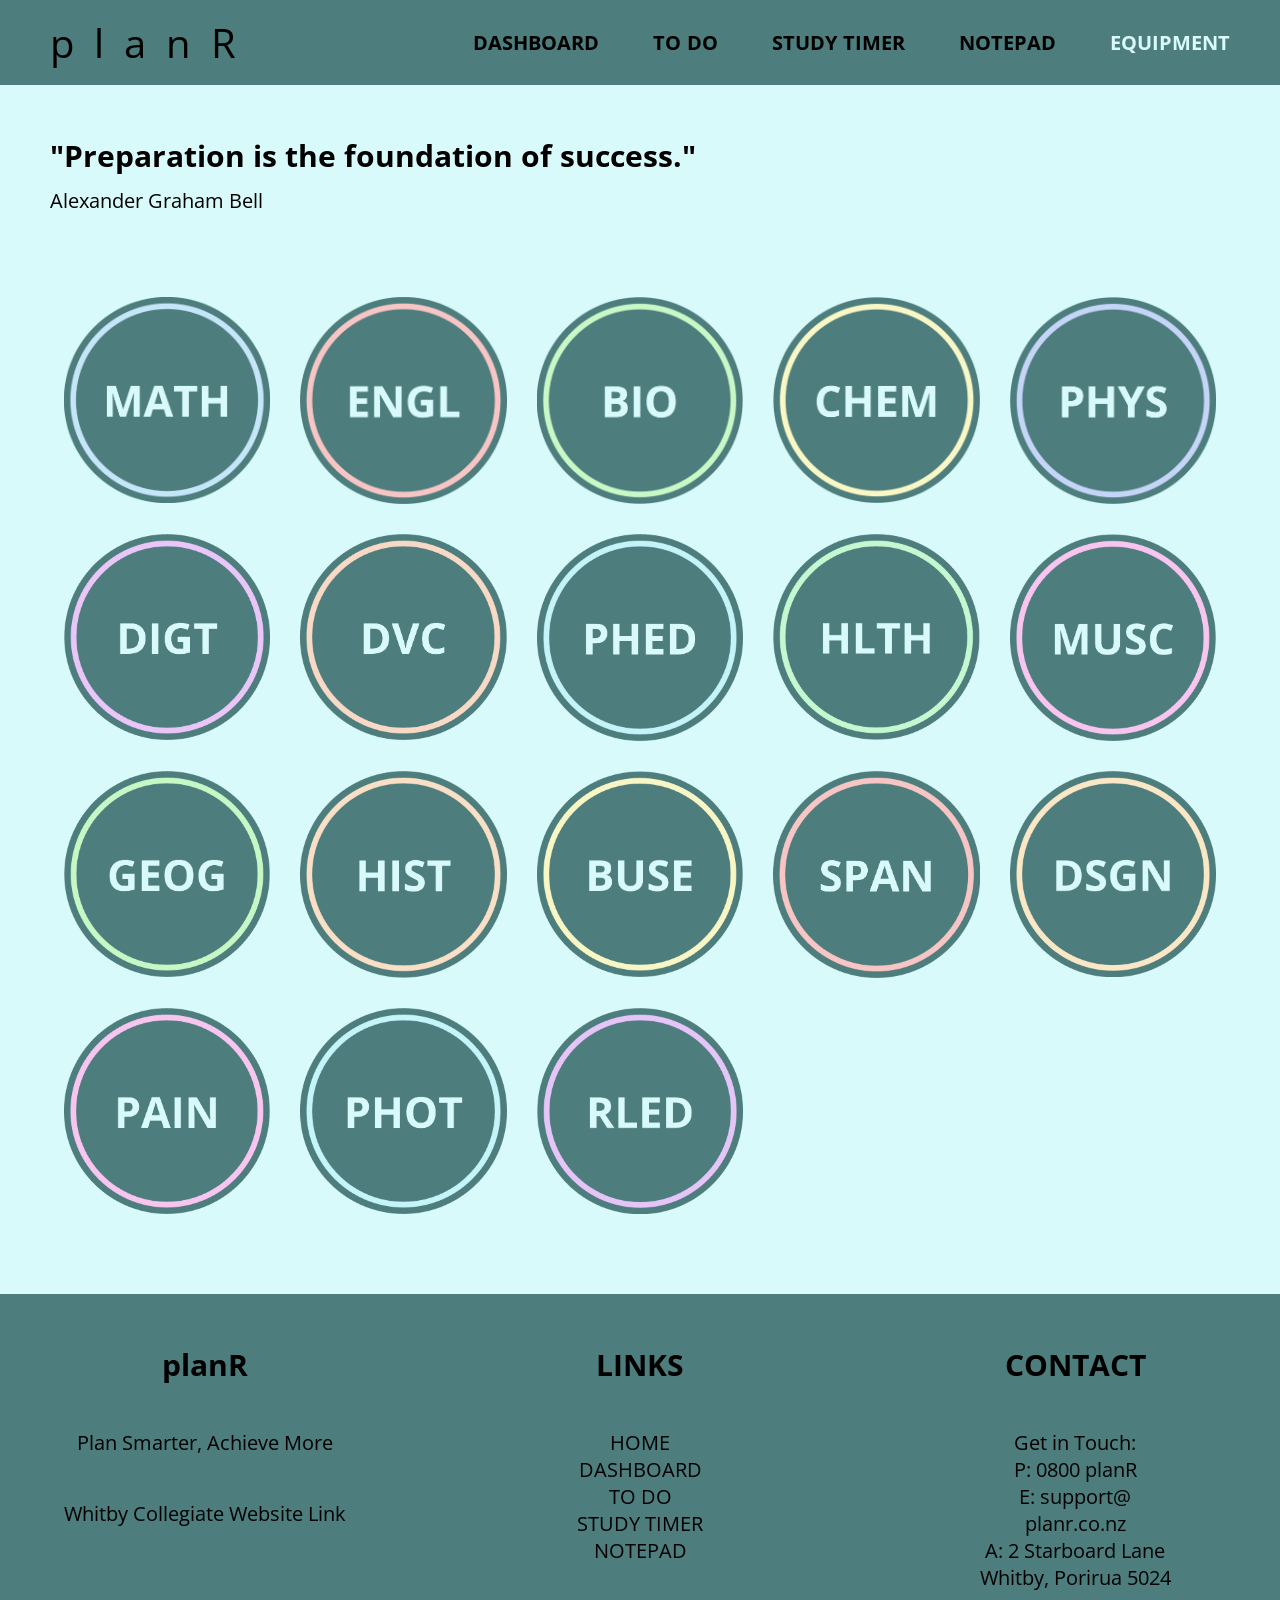
==== equipment.html @ fe1b8f03 "Added images and worked on popup Firstly I ensured the popup was working and formatted all correctly" ====
<!DOCTYPE HTML>
<html>
<head>
  <meta name="viewport" content="width=device-width, initial-scale=1.0">
  <title>planR</title>
  <link rel="stylesheet" href="main.css">
</head>
<body>
  <div class="Welcome_navbar">
    <div class="Welcome_name"> 
      <a class="Website_name" href="index.html">planR</a>
    </div>
    <div>
      <a class="Navbar_button" href="home.html">DASHBOARD</a>
      <a class="Navbar_button" href="progress.html">TO<span class="Invisible_underscore">.</span>DO</a>
      <a class="Navbar_button" href="progress.html">STUDY<span class="Invisible_underscore">.</span>TIMER</a>
      <a class="Navbar_button" href="progress.html">NOTEPAD</a>
      <a class="Current_screen_navbar_button" href="equipment.html">EQUIPMENT</a>
    </div>
  </div>
  <main>
    <div class="Home_welcome">
      "Preparation is the foundation of success."<br>
      <span class="Quote_attribution">Alexander Graham Bell</span>
    </div>
    <div class="Subject_grid">
      <button class="Subject_button" onclick="openPopup('Mathematics')">
        <img src="Website_Images/2DIGT_Equipment_Maths.png" alt="Mathematics">
      </button>
      <button class="Subject_button" onclick="openPopup('English')">
        <img src="Website_Images/2DIGT_Equipment_English.png" alt="English">
      </button>
      <button class="Subject_button" onclick="openPopup('Biology')">
        <img src="Website_Images/2DIGT_Equipment_Biology.png" alt="Biology">
      </button>
      <button class="Subject_button" onclick="openPopup('Chemistry')">
        <img src="Website_Images/2DIGT_Equipment_Chemistry.png" alt="Chemistry">
      </button>
      <button class="Subject_button" onclick="openPopup('Physics')">
        <img src="Website_Images/2DIGT_Equipment_Physics.png" alt="Physics">
      </button>
      <button class="Subject_button" onclick="openPopup('Digital Technologies')">
        <img src="Website_Images/2DIGT_Equipment_Digital.png" alt="Digital Technologies">
      </button>
      <button class="Subject_button" onclick="openPopup('Design & Visual Communicationw')">
        <img src="Website_Images/2DIGT_Equipment_DVC.png" alt="Design & Visual Communications">
      </button>
      <button class="Subject_button" onclick="openPopup('Physical Education')">
        <img src="Website_Images/2DIGT_Equipment_PE.png" alt="Physical Education">
      </button>
      <button class="Subject_button" onclick="openPopup('Health')">
        <img src="Website_Images/2DIGT_Equipment_Health.png" alt="Health">
      </button>
      <button class="Subject_button" onclick="openPopup('Music')">
        <img src="Website_Images/2DIGT_Equipment_Music.png" alt="Music">
      </button>
      <button class="Subject_button" onclick="openPopup('Geography')">
        <img src="Website_Images/2DIGT_Equipment_Geography.png" alt="Geography">
      </button>
      <button class="Subject_button" onclick="openPopup('History')">
        <img src="Website_Images/2DIGT_Equipment_History.png" alt="History">
      </button>
      <button class="Subject_button" onclick="openPopup('Business')">
        <img src="Website_Images/2DIGT_Equipment_Business.png" alt="Business">
      </button>
      <button class="Subject_button" onclick="openPopup('Spanish')">
        <img src="Website_Images/2DIGT_Equipment_Spanish.png" alt="Spanish">
      </button>
      <button class="Subject_button" onclick="openPopup('Design')">
        <img src="Website_Images/2DIGT_Equipment_Design.png" alt="Design">
      </button>
      <button class="Subject_button" onclick="openPopup('Painting')">
        <img src="Website_Images/2DIGT_Equipment_Painting.png" alt="Painting">
      </button>
      <button class="Subject_button" onclick="openPopup('Photography')">
        <img src="Website_Images/2DIGT_Equipment_Photography.png" alt="Photography">
      </button>
      <button class="Subject_button" onclick="openPopup('Religious Education')">
        <img src="Website_Images/2DIGT_Equipment_Religious.png" alt="Religious Education">
      </button>
    </div>
    <div id="popup" class="Popup">
      <div class="Popup_box">
        <h2 id="subjectTitle"></h2>
        <ul id="equipmentList"></ul>
        <button class="Close_button" onclick="closePopup()">
          Close
        </button>   
      </div>
    </div>
  </main>
  <div class="Footer">
    <div class="Footer_first_column"> 
      <span class="Footer_title">planR</span>
      <br>
      <br>
      <span class="Footer_slogan">Plan Smarter, Achieve More</span>
      <br>
      <br>
      <a class="Footer_link" href="https://www.whitbycollegiate.school.nz/">Whitby Collegiate Website Link</a>
    </div>
    <div class="Footer_second_column">
      <span class="Second_footer_title">LINKS</span>
      <br>
      <br>
      <a class="Second_footer_links" href="index.html">HOME</a>
      <br>
      <a class="Second_footer_links" href="home.html">DASHBOARD</a>
      <br>
      <a class="Second_footer_links" href="progress.html">TO DO</a>
      <br>
      <a class="Second_footer_links" href="progress.html">STUDY TIMER</a>
      <br>
      <a class="Second_footer_links" href="progress.html">NOTEPAD</a>
    </div>
    <div class="Footer_third_column">
      <span class="Third_footer_title">CONTACT</span>
      <br>
      <br>
      <span class="Third_footer_text">
        Get in Touch:
        <br>
        P: 0800 planR
        <br>
        E: support@<br>planr.co.nz
        <br>
        A: 2 Starboard Lane <br> Whitby, Porirua 5024
      </span>
    </div>
  </div>
  <script src="script.js"></script>
</body>
</html>
---- main.css ----
@import url('https://fonts.googleapis.com/css2?family=Open+Sans:wght@300;400;700&display=swap');

body {
  background-color: #d9fafa;
  margin: 0;
  padding: 0;
}

.Introduction {
  background-color: white;
  font-family: 'Open Sans', sans-serif;
  border-radius: 50px;
  margin-top: 100px;
  margin-bottom: 100px;
  margin-right: 100px;
  margin-left: 100px;
  padding: 40px;
  font-size: 20px;
  font-weight: 100;
}

.Welcome_heading {
  font-size: 30px;
  font-weight: 1000;
}

.Welcome_quote {
  font-size: 40px;
  font-weight: 1000;
}

.Welcome_navbar {
  background-color: #4d7d7d;
  margin-top: 0px;
  margin-left: 0px;
  margin-right: 0px;
  padding-top: 15px;
  padding-bottom: 15px;
  display: flex;
  justify-content: space-between;
  align-items: center;
}

.Welcome_name {
  font-size: 40px;
  letter-spacing: 20px;
  font-family: 'Open Sans', sans-serif;
  margin-left: 50px;
  margin-top: 0px;
  margin-bottom: 0px;
}

.Website_name {
  color: black;
  text-decoration: none;
  margin-right: 50px;
}

.Website_name:hover {
  color: #d9fafa;
}

.Navbar_button {
  font-size: 20px;
  font-family: 'Open Sans', sans-serif;
  margin-right: 50px;
  margin-top: 0px;
  margin-bottom: 0px;
  text-align: right;
  font-weight: bold;
  color: black;
  text-decoration: none;
}

.Invisible_underscore {
  color: #4d7d7d;
}

.Navbar_button:hover {
  color: #d9fafa;
}

.Welcome_images {
  display: flex;
  gap: 10px;
  max-width: 1000px;
  width: 20vw;
  flex-direction: column;
  margin-top: 100px;
  margin-bottom: 100px;
  margin-right: 100px;
  justify-content: space-between;
}

.Welcome_images img {
  border-radius: 1000px;
  height: auto;
}

@media (max-width: 768px) {
  .Welcome_images {
    display: none;
  }
}

.Main_content {
  display: flex;
  justify-content: space-between;
}

.Footer {
  background-color: #4d7d7d;
  margin-bottom: 0px;
  margin-right: 0px;
  margin-left: 0px;
  padding-top: 50px;
  padding-bottom: 50px;
  display: flex;
  justify-content: space-between;
  align-items: flex-start;
  gap: 25px;
  width: 100%;
  box-sizing: border-box;
}

.Footer_first_column,
.Footer_second_column,
.Footer_third_column {
  font-family: 'Open Sans', sans-serif;
  flex: 1;
  text-align: center;
  padding: 0 15px;
  box-sizing: border-box;
}

.Footer_title,
.Second_footer_title,
.Third_footer_title {
  font-size: 30px;
  margin-top: 0px;
  margin-bottom: 0px;
  font-weight: bold;
  display: block;
  word-wrap: break-word;
  overflow-wrap: break-word;
}

.Footer_slogan {
  font-size: 20px;
  margin-top: 0px;
  margin-bottom: 0px;
  display: block;
}

.Footer_link {
  color: black;
  text-decoration: none;
  font-size: 20px;
  display: inline-block;
}

.Footer_link:hover {
  color: #d9fafa;
}

.Footer_second_column {
  color: black;
}

.Second_footer_links {
  color: black;
  text-decoration: none;
  font-size: 20px;
  display: inline-block;
}

.Second_footer_links:hover {
  color: #d9fafa;
}

.Footer_third_column {
  color: black;
}

.Third_footer_text {
  font-size: 20px;
  margin-top: 0px;
  margin-bottom: 0px;
  display: block;
}

.Home_welcome {
  font-family: 'Open Sans', sans-serif;
  color: black;
  font-weight: bold;
  font-size: 30px;
  margin-left: 50px;
  margin-top: 50px;
  margin-bottom: 50px;
}

.Quote_attribution {
  font-weight: normal;
  font-size: 20px;
}

.Home_images {
  display: grid;
  grid-template-columns: repeat(auto-fit, minmax(180px, 1fr));
  gap: 30px;

  width: 90%;
  max-width: 1200px;

  margin: 80px auto;
}

.Home_images a {
  display: flex;
  justify-content: center;
}

.Home_images img {
  width: 100%;
  max-width: 280px;
  height: auto;
  display: block;
  transition: transform 0.2s ease;
}

.Home_images img:hover {
  transform: scale(1.05);
}

.Current_screen_navbar_button {
  color: #d9fafa;
  font-size: 20px;
  font-family: 'Open Sans', sans-serif;
  margin-right: 50px;
  margin-top: 0px;
  margin-bottom: 0px;
  text-align: right;
  font-weight: bold;
  text-decoration: none;
}

.Progress_text {
  color: black;
  font-size: 40px;
  font-family: 'Open Sans', sans-serif;
  margin-right: auto;
  margin-left: auto;
  margin-top: 200px;
  margin-bottom: 200px;
  text-align: center;
  font-weight: bold;
  text-decoration: none;
}

.Subject_grid {
  display: grid;
  grid-template-columns: repeat(auto-fit, minmax(200px, 1fr));
  gap: 30px;
  width: 90%;
  max-width: 1200px;
  margin: 80px auto;
}

.Subject_button {
  border: none;
  background: none;
  padding: 0;
  cursor: pointer;
  display: flex;
  justify-content: center;
}

.Subject_button img {
  width: 100%;
  max-width: 250px;
  height: auto;
  display: block;
  transition: transform 0.2s ease;
}

.Subject_button:hover img {
  transform: scale(1.05);
}

.Popup {
  display: none;
  position: fixed;
  top: 0;
  left: 0;
  width: 100%;
  height: 100%;
  background: rgba(0, 0, 0, 0.5);
  justify-content: center;
  align-items: center;
}

.Popup_box {
  background: white;
  width: 500px;
  padding: 40px;
  border-radius: 30px;
  text-align: center;
  box-shadow: 0 10px 30px rgba(0, 0, 0, 0.3);
  font-family: 'Open Sans', sans-serif;
}

.Close_button {
  margin-top: 25px;
  background: #4d7d7d;
  color: white;
  border: none;
  padding: 12px 30px;
  border-radius: 15px;
  cursor: pointer;
  font-size: 18px;
  font-family: 'Open Sans', sans-serif;
}

.Close_button:hover {
  background: #3d6666;
}

#equipmentList {
  list-style: none;
  padding: 0;
  margin: 20px 0;
}
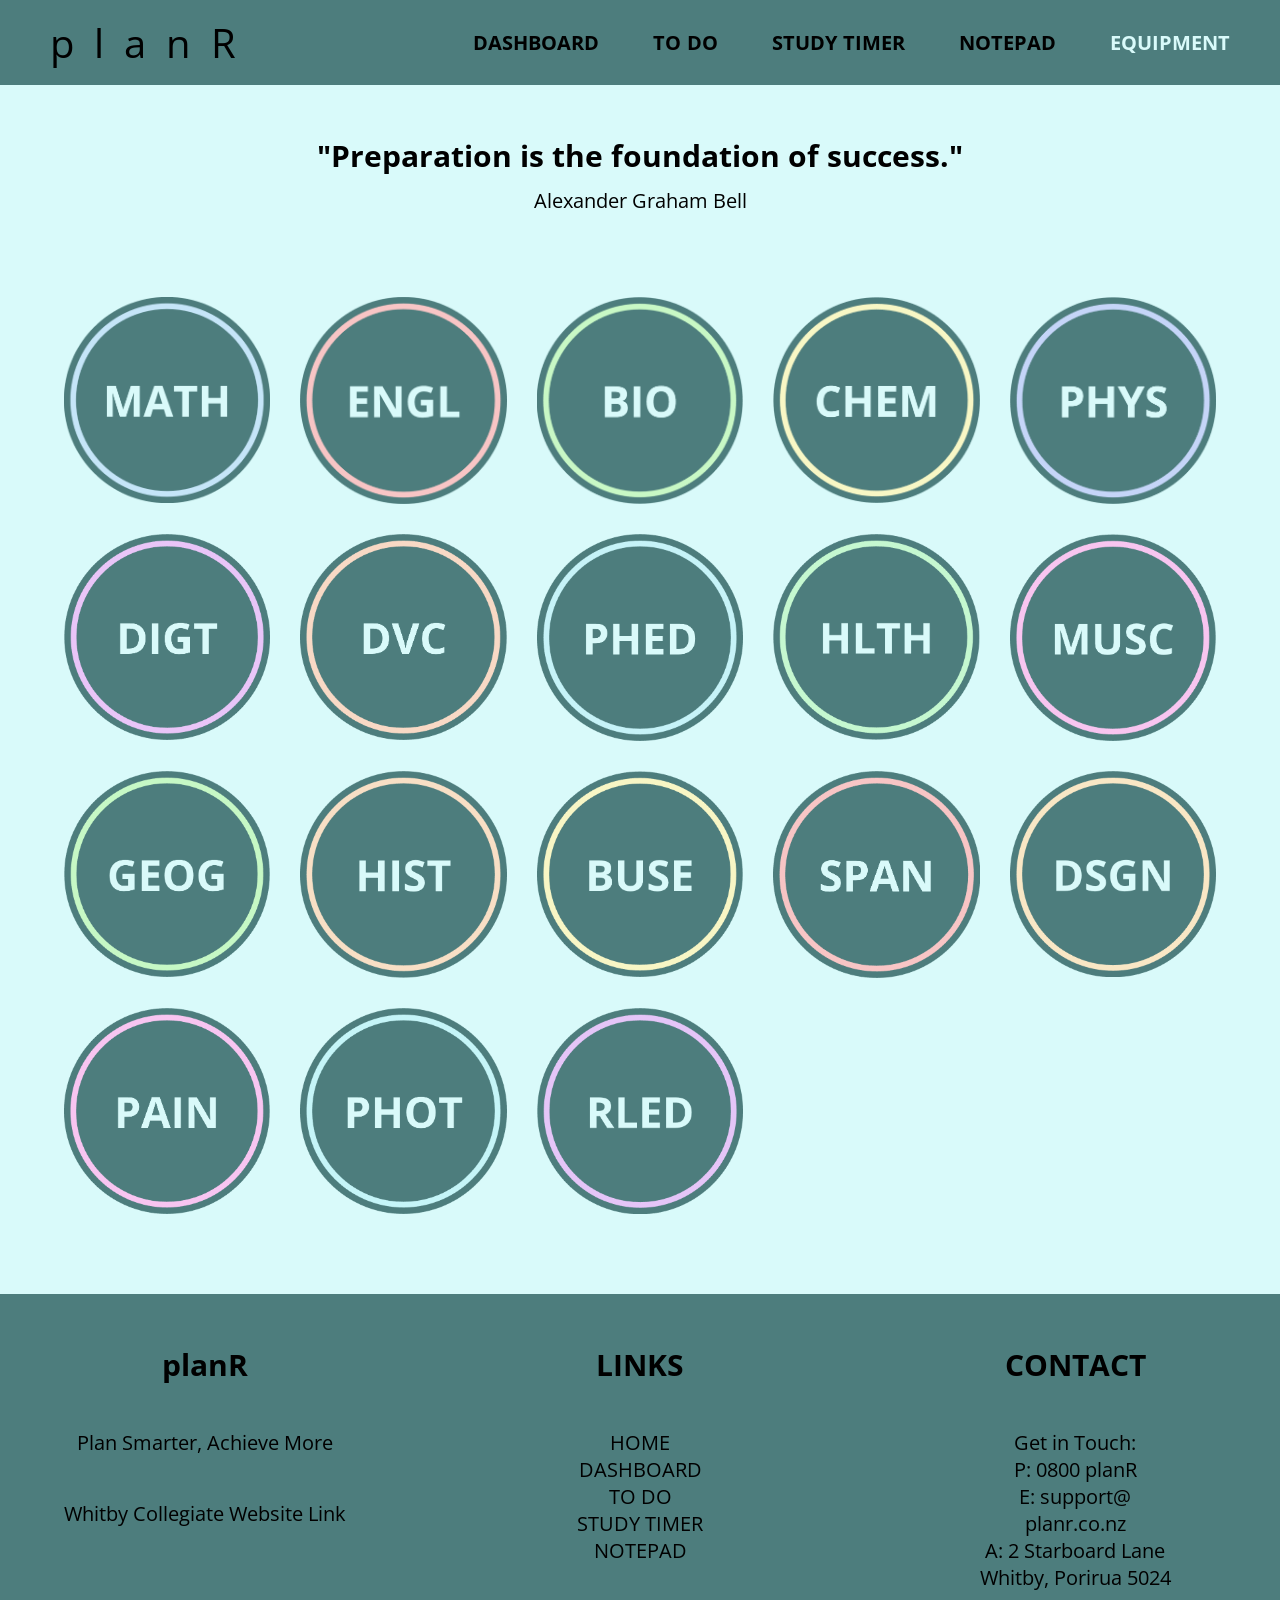
==== commit 1ec61384: "Formatting the main content of study timer page I finished the formatting of the content on the stud" ====
--- a/equipment.html
+++ b/equipment.html
@@ -13,13 +13,13 @@
     <div>
       <a class="Navbar_button" href="home.html">DASHBOARD</a>
       <a class="Navbar_button" href="progress.html">TO<span class="Invisible_underscore">.</span>DO</a>
-      <a class="Navbar_button" href="progress.html">STUDY<span class="Invisible_underscore">.</span>TIMER</a>
+      <a class="Navbar_button" href="timer.html">STUDY<span class="Invisible_underscore">.</span>TIMER</a>
       <a class="Navbar_button" href="progress.html">NOTEPAD</a>
       <a class="Current_screen_navbar_button" href="equipment.html">EQUIPMENT</a>
     </div>
   </div>
   <main>
-    <div class="Home_welcome">
+    <div class="Home_welcome_centre">
       "Preparation is the foundation of success."<br>
       <span class="Quote_attribution">Alexander Graham Bell</span>
     </div>
@@ -42,7 +42,7 @@
       <button class="Subject_button" onclick="openPopup('Digital Technologies')">
         <img src="Website_Images/2DIGT_Equipment_Digital.png" alt="Digital Technologies">
       </button>
-      <button class="Subject_button" onclick="openPopup('Design & Visual Communicationw')">
+      <button class="Subject_button" onclick="openPopup('Design & Visual Communication')">
         <img src="Website_Images/2DIGT_Equipment_DVC.png" alt="Design & Visual Communications">
       </button>
       <button class="Subject_button" onclick="openPopup('Physical Education')">
@@ -109,7 +109,7 @@
       <br>
       <a class="Second_footer_links" href="progress.html">TO DO</a>
       <br>
-      <a class="Second_footer_links" href="progress.html">STUDY TIMER</a>
+      <a class="Second_footer_links" href="timer.html">STUDY TIMER</a>
       <br>
       <a class="Second_footer_links" href="progress.html">NOTEPAD</a>
     </div>
--- a/main.css
+++ b/main.css
@@ -208,10 +208,9 @@
   display: grid;
   grid-template-columns: repeat(auto-fit, minmax(180px, 1fr));
   gap: 30px;
-
+  cursor: pointer;
   width: 90%;
   max-width: 1200px;
-
   margin: 80px auto;
 }
 
@@ -329,4 +328,77 @@
   list-style: none;
   padding: 0;
   margin: 20px 0;
+}
+
+.Study_timer_page {
+  display: flex;
+  justify-content: center;
+  align-items: center;
+  gap: 80px;
+  margin: 80px auto;
+}
+
+.Timer_ring {
+  width: 500px;
+  height: 500px;
+  border-radius: 50%;
+  border: 35px solid #4d7d7d;
+  box-sizing: border-box;
+  flex-shrink: 0;
+  display: flex;
+  justify-content: center;
+  align-items: center;
+}
+
+.Timer_centre {
+  width: 360px;
+  height: 360px;
+  border-radius: 50%;
+  background-color: #d9fafa;
+  display: flex;
+  justify-content: center;
+  align-items: center;
+}
+
+.Timer_display {
+  font-family: 'Open Sans', sans-serif;
+  font-size: 80px;
+  font-weight: bold;
+  color: black;
+}
+
+.Timer_buttons {
+  display: flex;
+  flex-direction: column;
+  gap: 30px;
+}
+
+.Timer_button {
+  border: none;
+  background: none;
+  padding: 0;
+  cursor: pointer;
+}
+
+.Timer_button img {
+  width: 140px;
+  display: block;
+}
+
+.Timer_button img {
+  transition: transform 0.2s ease;
+}
+
+.Timer_button:hover img {
+  transform: scale(1.05);
+}
+
+.Home_welcome_centre {
+  font-family: 'Open Sans', sans-serif;
+  color: black;
+  font-weight: bold;
+  font-size: 30px;
+  width: 90%;
+  margin: 50px auto;
+  text-align: center;
 }
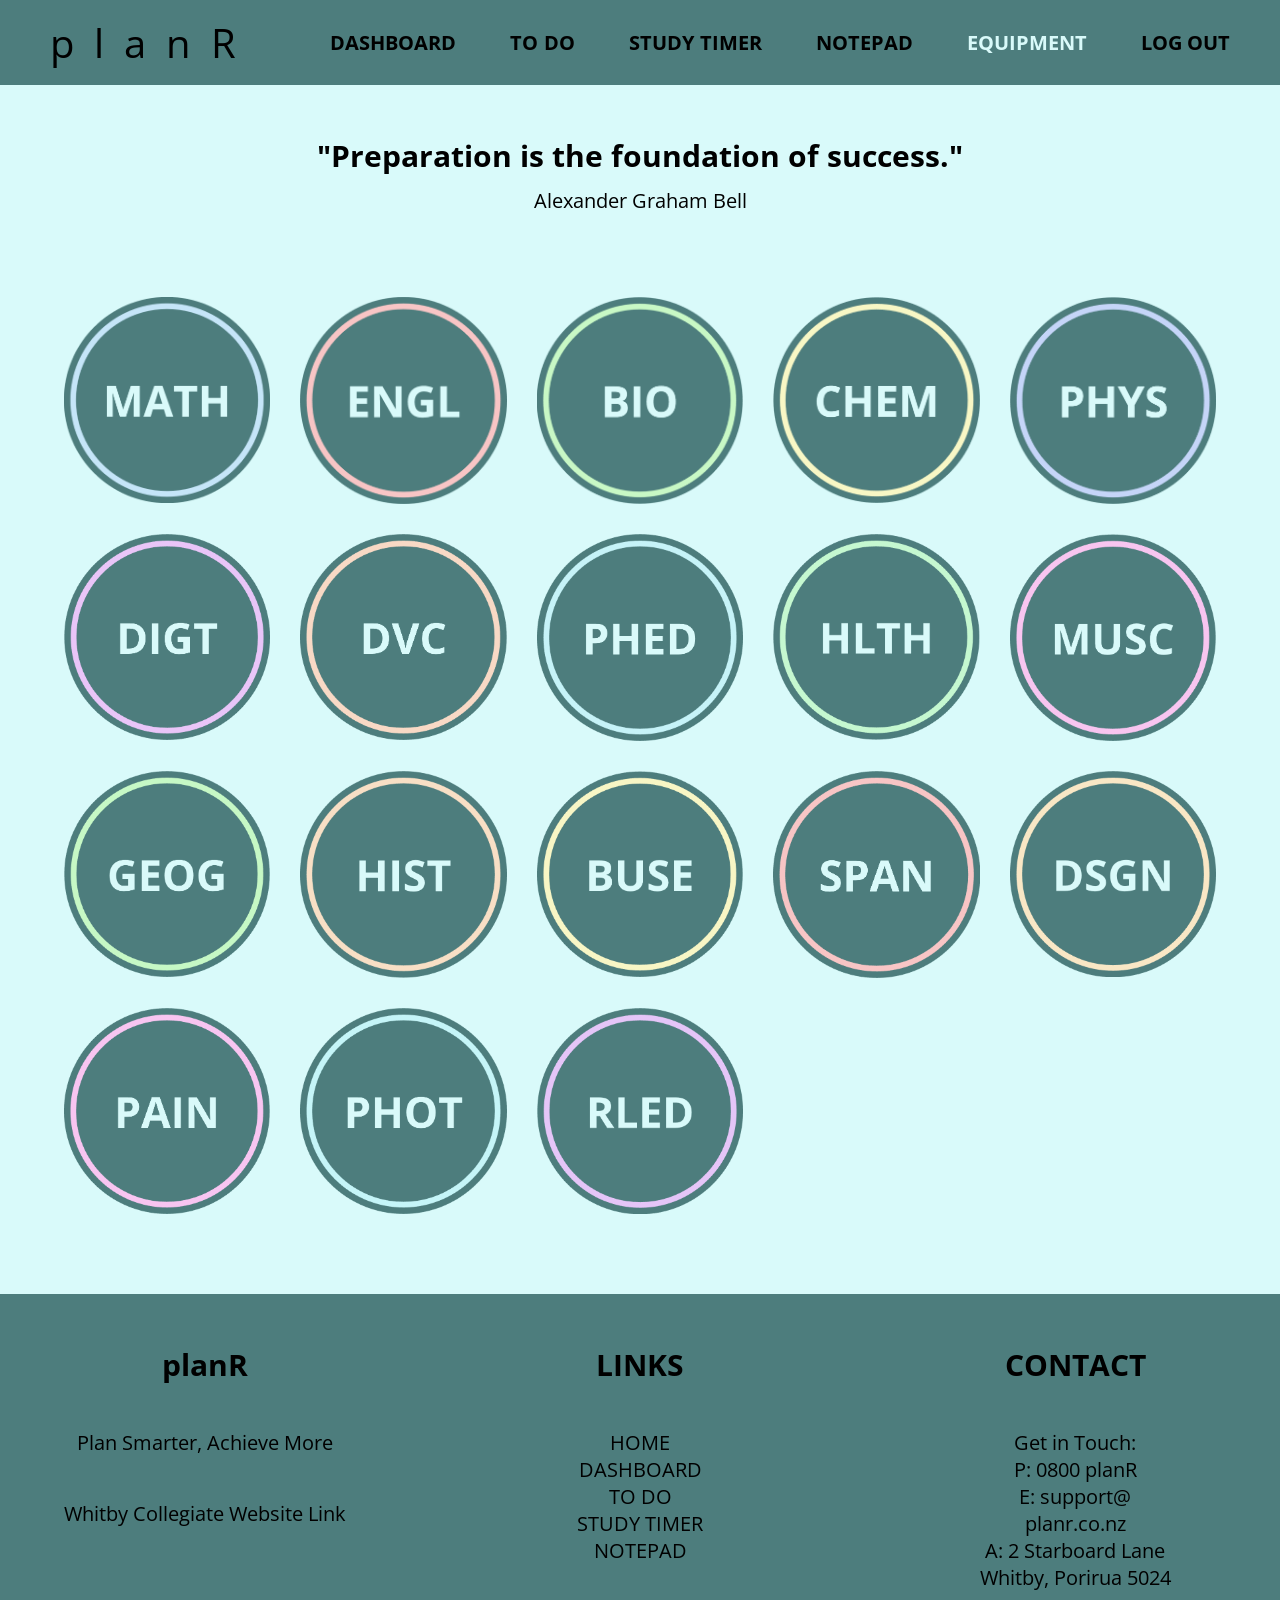
==== commit 7a0560ef: "Adding login functionality I made the log in button functional. This means that if the user types in" ====
--- a/equipment.html
+++ b/equipment.html
@@ -14,8 +14,9 @@
       <a class="Navbar_button" href="home.html">DASHBOARD</a>
       <a class="Navbar_button" href="progress.html">TO<span class="Invisible_underscore">.</span>DO</a>
       <a class="Navbar_button" href="timer.html">STUDY<span class="Invisible_underscore">.</span>TIMER</a>
-      <a class="Navbar_button" href="progress.html">NOTEPAD</a>
+      <a class="Navbar_button" href="notes.html">NOTEPAD</a>
       <a class="Current_screen_navbar_button" href="equipment.html">EQUIPMENT</a>
+      <a class="Navbar_button" href="index.html">LOG OUT</a>
     </div>
   </div>
   <main>
@@ -111,7 +112,7 @@
       <br>
       <a class="Second_footer_links" href="timer.html">STUDY TIMER</a>
       <br>
-      <a class="Second_footer_links" href="progress.html">NOTEPAD</a>
+      <a class="Second_footer_links" href="notes.html">NOTEPAD</a>
     </div>
     <div class="Footer_third_column">
       <span class="Third_footer_title">CONTACT</span>
--- a/main.css
+++ b/main.css
@@ -339,20 +339,40 @@
 }
 
 .Timer_ring {
-  width: 500px;
-  height: 500px;
-  border-radius: 50%;
-  border: 35px solid #4d7d7d;
-  box-sizing: border-box;
+  width: min(500px, 40vw);
+  height: min(500px, 40vw);
+  position: relative;
   flex-shrink: 0;
   display: flex;
   justify-content: center;
   align-items: center;
 }
 
+.Progress_ring {
+  width: 100%;
+  height: 100%;
+  position: absolute;
+  transform: rotate(-90deg);
+}
+
+.Progress_ring_background {
+  fill: none;
+  stroke: #97c5c6;
+  stroke-width: 70;
+}
+
+.Progress_ring_circle {
+  fill: none;
+  stroke: #4d7d7d;
+  stroke-width: 70;
+  stroke-linecap: round;
+  stroke-dasharray: 1351;
+  stroke-dashoffset: 0;
+}
+
 .Timer_centre {
-  width: 360px;
-  height: 360px;
+  width: 72%;
+  height: 72%;
   border-radius: 50%;
   background-color: #d9fafa;
   display: flex;
@@ -360,17 +380,32 @@
   align-items: center;
 }
 
+.Timer_text {
+  display: flex;
+  flex-direction: column;
+  justify-content: center;
+  align-items: center;
+}
+
 .Timer_display {
   font-family: 'Open Sans', sans-serif;
-  font-size: 80px;
-  font-weight: bold;
-  color: black;
+  font-size: 6vw;
+  font-weight: bold;
+  color: black;
+}
+
+.Timer_focus {
+  font-family: 'Open Sans', sans-serif;
+  font-size: 2vw;
+  font-weight: normal;
+  color: black;
+  margin-top: 10px;
 }
 
 .Timer_buttons {
   display: flex;
   flex-direction: column;
-  gap: 30px;
+  gap: 2vw;
 }
 
 .Timer_button {
@@ -381,7 +416,9 @@
 }
 
 .Timer_button img {
-  width: 140px;
+  width: 6vw;
+  max-width: 140px;
+  min-width: 70px;
   display: block;
 }
 
@@ -401,4 +438,252 @@
   width: 90%;
   margin: 50px auto;
   text-align: center;
+}
+
+.Duration_menu {
+  position: relative;
+}
+
+.Duration_dropdown {
+  position: absolute;
+  top: 110%;
+  left: 50%;
+  transform: translateX(-50%);
+  display: none;
+  flex-direction: column;
+  background: white;
+  border: 2px solid #4d7d7d;
+  border-radius: 12px;
+}
+
+.Duration_option {
+  padding: 12px 20px;
+  font-family: 'Open Sans', sans-serif;
+  text-align: center;
+  cursor: pointer;
+  font-size: clamp(14px, 1.2vw, 18px);
+}
+
+.Duration_option:hover {
+  background-color: #d9fafa;
+  border-radius: 12px;
+}
+
+.Notes_page {
+  display: flex;
+  gap: 30px;
+  padding: 40px;
+  padding-left: 0px;
+}
+
+.Notes_sidebar {
+  width: 280px;
+  background-color: #97c5c6;
+  border-radius: 0 20px 20px 0;
+  padding: 20px 0;
+  min-height: 600px;
+  margin-left: 0px;
+}
+
+.Notes_editor {
+  flex: 1;
+  background-color: white;
+  border-radius: 20px;
+  padding: 30px;
+  min-height: 600px;
+}
+
+.Note_title {
+  width: 100%;
+  font-size: 32px;
+  font-weight: bold;
+  border: none;
+  background: transparent;
+  outline: none;
+  margin-bottom: 20px;
+}
+
+.Note_content {
+  width: 100%;
+  height: 450px;
+  border: none;
+  background: transparent;
+  outline: none;
+  resize: none;
+  font-size: 18px;
+  font-family: 'Open Sans', sans-serif;
+  line-height: 1.6;
+}
+
+@media (max-width: 700px) {
+
+  .Notes_page {
+    flex-direction: column;
+    padding: 20px;
+    gap: 20px;
+  }
+
+  .Notes_sidebar {
+    width: auto;
+    min-height: auto;
+    border-radius: 20px;
+  }
+
+  .Notes_editor {
+    width: auto;
+    padding: 20px;
+    min-height: 500px;
+  }
+
+  .Note_title {
+    font-size: 26px;
+  }
+
+  .Note_content {
+    height: 350px;
+    font-size: 16px;
+  }
+
+}
+
+.New_note_button {
+  width: calc(100% - 20px);
+  margin-right: 20px;
+  padding: 10px;
+  border: none;
+  border-radius: 0 50px 50px 0;
+  background-color: #97c5c6;
+  font-family: 'Open Sans', sans-serif;
+  font-weight: bold;
+  font-size: 24px;
+  cursor: pointer;
+}
+
+.New_note_button:hover {
+  background-color: #4d7d7d;
+}
+
+
+.Notes_list {
+  margin-top: 20px;
+}
+
+
+.Note_item {
+  background-color: #97c5c6;
+  padding: 10px;
+  padding-left: 50px;
+  border-radius: 0 50px 50px 0;
+  margin-bottom: 10px;
+  margin-right: 20px;
+  font-family: 'Open Sans', sans-serif;
+  cursor: pointer;
+}
+
+
+.Note_item:hover {
+  background-color: #4d7d7d;
+}
+
+.Save_button {
+  margin-top: 20px;
+  padding: 12px 30px;
+  border: none;
+  border-radius: 50px;
+  background-color: #97c5c6;
+  font-weight: bold;
+  font-size: 16px;
+  cursor: pointer;
+}
+
+.Save_button:hover {
+  background-color: #4d7d7d;
+}
+
+.Active_note {
+  background-color: #4d7d7d;
+  color: white;
+}
+
+.Delete_button {
+  margin-top: 20px;
+  margin-left: 10px;
+  padding: 12px 30px;
+  border: none;
+  border-radius: 50px;
+  background-color: #97c5c6;
+  font-weight: bold;
+  font-size: 16px;
+  cursor: pointer;
+}
+
+.Delete_button:hover {
+  background-color: #4d7d7d;
+}
+
+.Login_box {
+  background-color: #97c5c6;
+  font-family: 'Open Sans', sans-serif;
+  width: 400px;
+  border-radius: 40px;
+  margin: 40px auto 100px auto;
+  padding: 40px;
+}
+
+.Login_title {
+  font-size: 40px;
+  margin-bottom: 20px;
+  font-weight: bold;
+}
+
+.Login_subtitle {
+  font-size: 20px;
+  font-weight: bold;
+  margin-top: 10px;
+  margin-bottom: 10px;
+}
+
+.Login_input {
+  width: 100%;
+  box-sizing: border-box;
+  border: none;
+  border-radius: 50px;
+  padding: 15px 15px;
+  font-size: 15px;
+  font-family: 'Open Sans', sans-serif;
+  margin-bottom: 35px;
+  outline: none;
+}
+
+.Login_button {
+  width: 100%;
+  margin-top: 40px;
+  margin-bottom: 20px;
+  padding: 12px 15px;
+  border: none;
+  border-radius: 50px;
+  background-color: #4d7d7d;
+  color: black;
+  font-family: 'Open Sans', sans-serif;
+  font-size: 20px;
+  font-weight: bold;
+  cursor: pointer;
+  transition: background-color 0.2s ease, transform 0.2s ease;
+}
+
+.Login_button:hover {
+  background-color: #3b6666;
+  transform: scale(1.02);
+}
+
+.Login_button:active {
+  transform: scale(0.99);
+}
+
+.Login_error {
+  margin-top: 15px;
+  text-align: center;
+  color: #8a1916;
+  font-weight: bold;
+  min-height: 20px;
 }
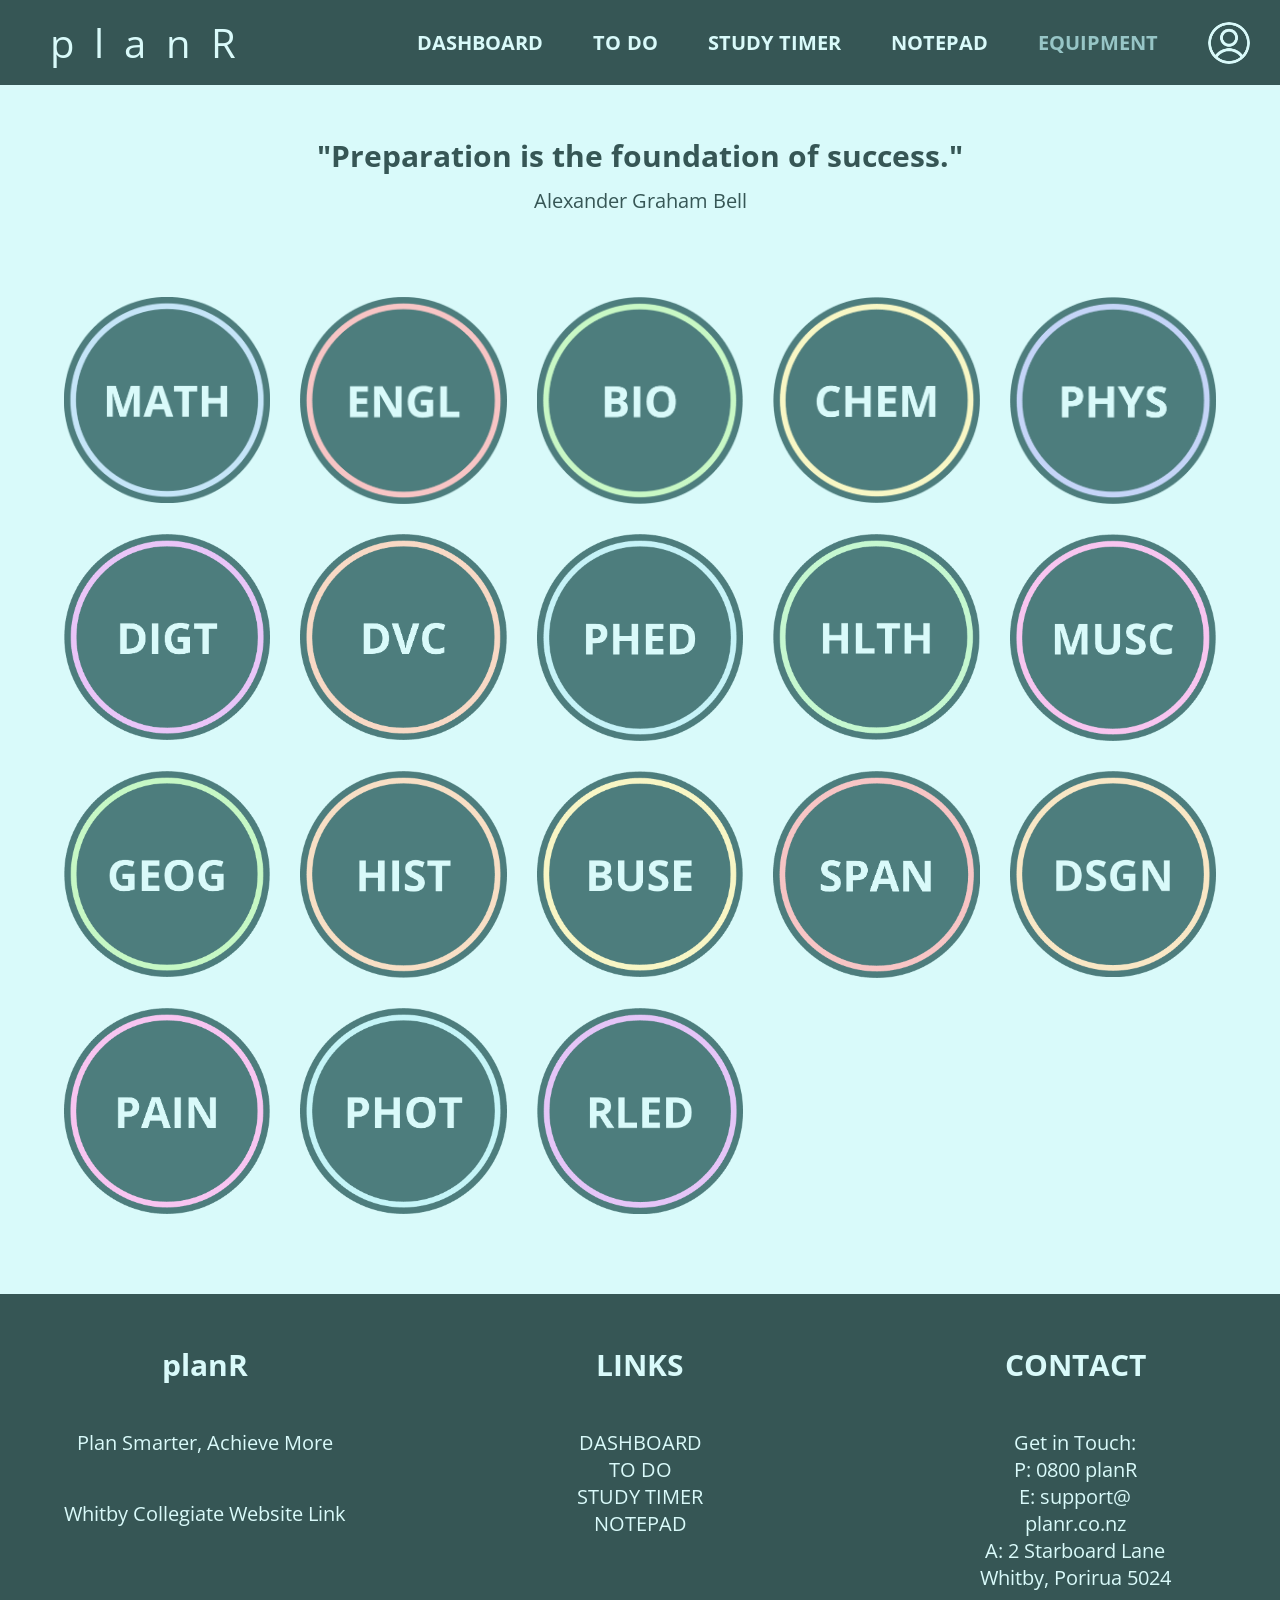
==== commit 6bd088d2: "Adding icons in the top navbar. I added icons in the top navbar to do with logging in out, now this " ====
--- a/equipment.html
+++ b/equipment.html
@@ -8,15 +8,23 @@
 <body>
   <div class="Welcome_navbar">
     <div class="Welcome_name"> 
-      <a class="Website_name" href="index.html">planR</a>
+      <a class="Website_name" href="home.html">planR</a>
     </div>
     <div>
       <a class="Navbar_button" href="home.html">DASHBOARD</a>
-      <a class="Navbar_button" href="progress.html">TO<span class="Invisible_underscore">.</span>DO</a>
+      <a class="Navbar_button" href="todo.html">TO<span class="Invisible_underscore">.</span>DO</a>
       <a class="Navbar_button" href="timer.html">STUDY<span class="Invisible_underscore">.</span>TIMER</a>
       <a class="Navbar_button" href="notes.html">NOTEPAD</a>
       <a class="Current_screen_navbar_button" href="equipment.html">EQUIPMENT</a>
-      <a class="Navbar_button" href="index.html">LOG OUT</a>
+      <div class="Navbar_profile_container">
+        <button class="Navbar_profile_image" id="Profile_button">
+          <img class="Profile_default" src="Website_Images/2DIGT_Profile.png">
+          <img class="Profile_hover" src="Website_Images/2DIGT_Profile_Hover.png">
+        </button>
+        <div class="Profile_dropdown" id="Profile_dropdown">
+          <a href="index.html">Log out</a>
+        </div>
+      </div>
     </div>
   </div>
   <main>
@@ -104,11 +112,9 @@
       <span class="Second_footer_title">LINKS</span>
       <br>
       <br>
-      <a class="Second_footer_links" href="index.html">HOME</a>
-      <br>
       <a class="Second_footer_links" href="home.html">DASHBOARD</a>
       <br>
-      <a class="Second_footer_links" href="progress.html">TO DO</a>
+      <a class="Second_footer_links" href="todo.html">TO DO</a>
       <br>
       <a class="Second_footer_links" href="timer.html">STUDY TIMER</a>
       <br>
@@ -130,5 +136,6 @@
     </div>
   </div>
   <script src="script.js"></script>
+  <script src="navbar.js"></script>
 </body>
 </html>
--- a/main.css
+++ b/main.css
@@ -7,16 +7,14 @@
 }
 
 .Introduction {
-  background-color: white;
+  background-color: #97c5c6;
   font-family: 'Open Sans', sans-serif;
   border-radius: 50px;
-  margin-top: 100px;
-  margin-bottom: 100px;
-  margin-right: 100px;
-  margin-left: 100px;
+  margin: 100px 0 100px 100px;
   padding: 40px;
   font-size: 20px;
   font-weight: 100;
+  color: #365655;
 }
 
 .Welcome_heading {
@@ -30,7 +28,7 @@
 }
 
 .Welcome_navbar {
-  background-color: #4d7d7d;
+  background-color: #365655;
   margin-top: 0px;
   margin-left: 0px;
   margin-right: 0px;
@@ -51,13 +49,13 @@
 }
 
 .Website_name {
-  color: black;
+  color: #d9fafa;
   text-decoration: none;
   margin-right: 50px;
 }
 
 .Website_name:hover {
-  color: #d9fafa;
+  color: #97c5c6;
 }
 
 .Navbar_button {
@@ -68,33 +66,175 @@
   margin-bottom: 0px;
   text-align: right;
   font-weight: bold;
-  color: black;
+  color: #d9fafa;
   text-decoration: none;
 }
 
 .Invisible_underscore {
-  color: #4d7d7d;
+  color: #365655;
 }
 
 .Navbar_button:hover {
-  color: #d9fafa;
+  color: #97c5c6;
+}
+
+.Navbar_profile_container {
+  position: relative;
+  display: flex;
+  align-items: center;
+}
+
+.Navbar_profile_image {
+  display: flex;
+  align-items: center;
+  justify-content: center;
+  width: 42px;
+  height: 42px;
+  margin-right: 30px;
+  padding: 0;
+  border: none;
+  background: none;
+  border-radius: 50%;
+  overflow: hidden;
+  cursor: pointer;
+  position: relative;
+}
+
+.Navbar_profile_image img {
+  width: 100%;
+  height: 100%;
+  object-fit: contain;
+  display: block;
+  pointer-events: none;
+}
+
+.Profile_hover {
+  display: none !important;
+}
+
+.Navbar_profile_image:hover .Profile_default {
+  display: none;
+}
+
+.Navbar_profile_image:hover .Profile_hover {
+  display: block !important;
+}
+
+.Profile_dropdown {
+  position: absolute;
+  top: 110%;
+  right: 20px;
+  display: none;
+  flex-direction: column;
+  background: #d9fafa;
+  border: 2px solid #365655;
+  border-radius: 12px;
+  width: 120px;
+  padding: 0;
+  z-index: 1000;
+}
+
+.Profile_dropdown.show {
+  display: flex;
+}
+
+.Profile_dropdown a {
+  padding: 12px 20px;
+  font-family: 'Open Sans', sans-serif;
+  text-align: center;
+  cursor: pointer;
+  font-size: clamp(14px, 1.2vw, 18px);
+  color: #365655;
+  font-weight: bold;
+  text-decoration: none;
+}
+
+.Profile_dropdown a:hover {
+  color: #842029;
+  border-radius: 12px;
+  font-size: calc(clamp(14px, 1.2vw, 18px) + 1px);
+  transition: background-color 0.2s ease, font-size 0.2s ease;
+}
+
+.Welcome_Login_button {
+  display: inline-flex;
+  align-items: center;
+  font-size: 20px;
+  font-family: 'Open Sans', sans-serif;
+  margin-right: 50px;
+  margin-top: 0px;
+  margin-bottom: 0px;
+  font-weight: bold;
+  color: #d9fafa;
+  text-decoration: none;
+}
+
+.Welcome_Login_button:hover {
+  color: #97c5c6;
+}
+
+.Login_icon,
+.Login_icon_hover {
+  width: 30px;
+  height: 30px;
+  object-fit: contain;
+  margin-left: 10px;
+}
+
+.Login_icon {
+  display: inline-block;
+}
+
+.Login_icon_hover {
+  display: none;
+}
+
+.Welcome_Login_button:hover .Login_icon {
+  display: none;
+}
+
+.Welcome_Login_button:hover .Login_icon_hover {
+  display: inline-block;
+}
+
+.Current_Login_button {
+  display: inline-flex;
+  align-items: center;
+  font-size: 20px;
+  font-family: 'Open Sans', sans-serif;
+  margin-right: 50px;
+  margin-top: 0px;
+  margin-bottom: 0px;
+  font-weight: bold;
+  color: #97c5c6;
+  text-decoration: none;
+}
+
+.Current_Login_button .Login_icon {
+  width: 30px;
+  height: 30px;
+  object-fit: contain;
+  margin-left: 10px;
+}
+
+.Welcome_navbar > div:last-child {
+  display: flex;
+  align-items: center;
+  flex-wrap: wrap;
 }
 
 .Welcome_images {
   display: flex;
-  gap: 10px;
-  max-width: 1000px;
-  width: 20vw;
   flex-direction: column;
-  margin-top: 100px;
-  margin-bottom: 100px;
-  margin-right: 100px;
   justify-content: space-between;
+  margin: 100px 100px 100px 0;
+  gap: 20px;
 }
 
 .Welcome_images img {
+  width: 100%;
+  height: auto;
   border-radius: 1000px;
-  height: auto;
 }
 
 @media (max-width: 768px) {
@@ -104,12 +244,14 @@
 }
 
 .Main_content {
-  display: flex;
-  justify-content: space-between;
+  display: grid;
+  grid-template-columns: 1fr 20vw;
+  gap: 50px;
+  align-items: stretch;
 }
 
 .Footer {
-  background-color: #4d7d7d;
+  background-color: #365655;
   margin-bottom: 0px;
   margin-right: 0px;
   margin-left: 0px;
@@ -143,6 +285,7 @@
   display: block;
   word-wrap: break-word;
   overflow-wrap: break-word;
+  color: #d9fafa
 }
 
 .Footer_slogan {
@@ -150,36 +293,37 @@
   margin-top: 0px;
   margin-bottom: 0px;
   display: block;
+  color: #d9fafa;
 }
 
 .Footer_link {
-  color: black;
+  color: #d9fafa;
   text-decoration: none;
   font-size: 20px;
   display: inline-block;
 }
 
 .Footer_link:hover {
-  color: #d9fafa;
+  color: #97c5c6;
 }
 
 .Footer_second_column {
-  color: black;
+  color: #d9fafa;
 }
 
 .Second_footer_links {
-  color: black;
+  color: #d9fafa;
   text-decoration: none;
   font-size: 20px;
   display: inline-block;
 }
 
 .Second_footer_links:hover {
-  color: #d9fafa;
+  color: #97c5c6;
 }
 
 .Footer_third_column {
-  color: black;
+  color: #d9fafa;
 }
 
 .Third_footer_text {
@@ -187,11 +331,12 @@
   margin-top: 0px;
   margin-bottom: 0px;
   display: block;
+  color: #d9fafa
 }
 
 .Home_welcome {
   font-family: 'Open Sans', sans-serif;
-  color: black;
+  color: #365655;
   font-weight: bold;
   font-size: 30px;
   margin-left: 50px;
@@ -202,6 +347,7 @@
 .Quote_attribution {
   font-weight: normal;
   font-size: 20px;
+  color: #365655
 }
 
 .Home_images {
@@ -232,7 +378,7 @@
 }
 
 .Current_screen_navbar_button {
-  color: #d9fafa;
+  color: #97c5c6;
   font-size: 20px;
   font-family: 'Open Sans', sans-serif;
   margin-right: 50px;
@@ -299,19 +445,20 @@
 }
 
 .Popup_box {
-  background: white;
+  background: #d9fafa;
   width: 500px;
   padding: 40px;
   border-radius: 30px;
   text-align: center;
   box-shadow: 0 10px 30px rgba(0, 0, 0, 0.3);
   font-family: 'Open Sans', sans-serif;
+  color: #365655;
 }
 
 .Close_button {
   margin-top: 25px;
-  background: #4d7d7d;
-  color: white;
+  background: #365655;;
+  color: #d9fafa;
   border: none;
   padding: 12px 30px;
   border-radius: 15px;
@@ -391,14 +538,14 @@
   font-family: 'Open Sans', sans-serif;
   font-size: 6vw;
   font-weight: bold;
-  color: black;
+  color: #365655;
 }
 
 .Timer_focus {
   font-family: 'Open Sans', sans-serif;
   font-size: 2vw;
   font-weight: normal;
-  color: black;
+  color: #365655;
   margin-top: 10px;
 }
 
@@ -432,7 +579,7 @@
 
 .Home_welcome_centre {
   font-family: 'Open Sans', sans-serif;
-  color: black;
+  color: #365655;
   font-weight: bold;
   font-size: 30px;
   width: 90%;
@@ -451,8 +598,8 @@
   transform: translateX(-50%);
   display: none;
   flex-direction: column;
-  background: white;
-  border: 2px solid #4d7d7d;
+  background: #d9fafa;
+  border: 2px solid #365655;
   border-radius: 12px;
 }
 
@@ -462,10 +609,11 @@
   text-align: center;
   cursor: pointer;
   font-size: clamp(14px, 1.2vw, 18px);
+  color: #365655;
 }
 
 .Duration_option:hover {
-  background-color: #d9fafa;
+  background-color: #97c5c6;
   border-radius: 12px;
 }
 
@@ -483,14 +631,16 @@
   padding: 20px 0;
   min-height: 600px;
   margin-left: 0px;
+  color: #365655;
 }
 
 .Notes_editor {
   flex: 1;
-  background-color: white;
+  background-color: #97c5c6;
   border-radius: 20px;
   padding: 30px;
   min-height: 600px;
+  color: #365655;
 }
 
 .Note_title {
@@ -557,10 +707,12 @@
   font-weight: bold;
   font-size: 24px;
   cursor: pointer;
+  color: #365655;
 }
 
 .New_note_button:hover {
-  background-color: #4d7d7d;
+  background-color: #365655;
+  color: #d9fafa;
 }
 
 
@@ -582,7 +734,8 @@
 
 
 .Note_item:hover {
-  background-color: #4d7d7d;
+  background-color: #365655;
+  color: #d9fafa;
 }
 
 .Save_button {
@@ -590,19 +743,21 @@
   padding: 12px 30px;
   border: none;
   border-radius: 50px;
-  background-color: #97c5c6;
+  background-color: #365655;
   font-weight: bold;
   font-size: 16px;
   cursor: pointer;
+  color: #d9fafa
 }
 
 .Save_button:hover {
-  background-color: #4d7d7d;
+  background-color: #3b6666;
+  transform: scale(1.02);
 }
 
 .Active_note {
-  background-color: #4d7d7d;
-  color: white;
+  background-color: #365655;
+  color: #d9fafa;
 }
 
 .Delete_button {
@@ -611,14 +766,24 @@
   padding: 12px 30px;
   border: none;
   border-radius: 50px;
-  background-color: #97c5c6;
+  background-color: #365655;
   font-weight: bold;
   font-size: 16px;
   cursor: pointer;
+  color: #d9fafa;
+}
+
+.Note_content {
+  color: #365655;
+}
+
+.Note_title {
+  color: #365655;
 }
 
 .Delete_button:hover {
-  background-color: #4d7d7d;
+  background-color: #3b6666;
+  transform: scale(1.02);
 }
 
 .Login_box {
@@ -634,6 +799,7 @@
   font-size: 40px;
   margin-bottom: 20px;
   font-weight: bold;
+  color: #365655;
 }
 
 .Login_subtitle {
@@ -641,6 +807,7 @@
   font-weight: bold;
   margin-top: 10px;
   margin-bottom: 10px;
+  color: #365655;
 }
 
 .Login_input {
@@ -653,6 +820,8 @@
   font-family: 'Open Sans', sans-serif;
   margin-bottom: 35px;
   outline: none;
+  color: #365655;
+  background-color: #d9fafa;
 }
 
 .Login_button {
@@ -662,8 +831,8 @@
   padding: 12px 15px;
   border: none;
   border-radius: 50px;
-  background-color: #4d7d7d;
-  color: black;
+  background-color: #365655;
+  color: #d9fafa;
   font-family: 'Open Sans', sans-serif;
   font-size: 20px;
   font-weight: bold;
@@ -683,7 +852,395 @@
 .Login_error {
   margin-top: 15px;
   text-align: center;
-  color: #8a1916;
+  color: #842029;
   font-weight: bold;
   min-height: 20px;
+}
+
+.Todo_page {
+  width: 95%;
+  max-width: 1400px;
+  margin: 60px auto;
+  font-family: 'Open Sans', sans-serif;
+}
+
+.Task_input_card {
+  background-color: #97c5c6;
+  border-radius: 100px;
+  padding: 5px 40px;
+  margin-bottom: 40px;
+  display: flex;
+  align-items: center;
+  gap: 15px;
+  box-sizing: border-box;
+}
+
+.Task_heading {
+  font-size: 30px;
+  font-weight: bold;
+  margin-bottom: 25px;
+}
+
+.Task_input_card input,
+.Task_input_card select {
+  background-color: #97c5c6;
+  padding: 10px;
+  border: none;
+  border-radius: 15px;
+  font-size: 15px;
+  font-family: 'Open Sans', sans-serif;
+  font-weight: bold;
+}
+
+.Task_card {
+  background-color: #97c5c6;
+  border-radius: 100px;
+  padding: 5px 40px;
+  margin-bottom: 20px;
+  display: flex;
+  align-items: center;
+  gap: 15px;
+  box-sizing: border-box;
+}
+
+.Add_Task_titles {
+  display: flex;
+  align-items: center;
+  padding: 0 40px;
+  margin-bottom: 12px;
+  gap: 15px;
+  font-size: 13px;
+  font-weight: bold;
+  color: #4d7d7d;
+  letter-spacing: 1px;
+  margin-right: 218px;
+}
+
+.Completed_task {
+  background-color: #c5d8d8;
+  opacity: 0.8;
+}
+
+.Task_subject {
+  width: 130px;
+  font-weight: bold;
+  font-size: 16px;
+  display: flex;
+  align-items: center;
+  gap: 10px;
+}
+
+.Subject_dot {
+  width: 20px;
+  height: 20px;
+  border-radius: 50%;
+  background-color: #c5e5f8;
+  flex-shrink: 0;
+}
+
+.Task_name {
+  flex: 1;
+  font-size: 15px;
+  font-weight: bold;
+}
+
+input::placeholder {
+  color: black;
+  opacity: 1;
+}
+
+.Task_due {
+  width: 140px;
+  text-align: center;
+  font-size: 15px;
+  font-weight: bold;
+}
+
+.Task_priority {
+  width: 100px;
+  text-align: center;
+  font-weight: bold;
+}
+
+.Task_status {
+  width: 110px;
+  text-align: center;
+  font-weight: bold;
+}
+
+#addTask {
+  width: 100%;
+  padding: 12px 20px;
+  background-color: #365655;
+  color: #d9fafa;
+  border: none;
+  border-radius: 50px;
+  font-family: 'Open Sans', sans-serif;
+  font-size: 15px;
+  font-weight: bold;
+  cursor: pointer;
+  transition: all 0.2s ease;
+}
+
+#addTask:hover {
+  transform: scale(1.05);
+  background-color:#3b6666;
+}
+
+.Todo_Complete_button,
+.Todo_Delete_button {
+  width: 32px;
+  height: 32px;
+  display: flex;
+  justify-content: center;
+  align-items: center;
+  padding: 0;
+  margin: 0;
+  background: none;
+  border: none;
+  border-radius: 100px;
+  font-size: 22px;
+  font-family: 'Open Sans', sans-serif;
+  line-height: 1;
+  cursor: pointer;
+  color: #365655;
+}
+
+.Todo_Complete_button:hover,
+.Todo_Delete_button:hover {
+  transform: scale(1.15);
+  background-color: #365655;
+  color: #d9fafa;
+  transition: all 0.2s ease;
+}
+
+.Task_titles {
+  display: flex;
+  align-items: center;
+  padding: 0 40px;
+  margin-bottom: 12px;
+  gap: 15px;
+  font-size: 13px;
+  font-weight: bold;
+  color: #4d7d7d;
+  letter-spacing: 1px;
+}
+
+
+.Title_task {
+  flex: 1;
+}
+
+.Title_subject {
+  width: 130px;
+}
+
+.Title_due {
+  width: 140px;
+  text-align: center;
+}
+
+.Title_priority {
+  width: 100px;
+  text-align: center;
+}
+
+.Title_status {
+  width: 110px;
+  text-align: center;
+}
+
+.Title_action {
+  width: 32px;
+  text-align: center;
+}
+
+.Input_subject {
+  width: 130px;
+}
+
+.Input_task {
+  flex: 1;
+}
+
+.Input_due {
+  width: 140px;
+}
+
+.Input_priority {
+  width: 100px;
+}
+
+.Input_button {
+  width: 190px;
+}
+
+.Input_subject select,
+.Input_task input,
+.Input_due input,
+.Input_priority select,
+.Input_button button {
+  width: 100%;
+  box-sizing: border-box;
+}
+
+.Input_due,
+.Title_due {
+  width: 140px;
+  text-align: center;
+}
+
+@media (max-width: 1000px) {
+
+  .Task_input_card {
+    flex-direction: column;
+    align-items: stretch;
+    border-radius: 30px;
+    padding: 20px;
+  }
+
+  .Input_subject,
+  .Input_task,
+  .Input_due,
+  .Input_priority,
+  .Input_button {
+    width: 100%;
+  }
+
+  .Todo_page {
+    padding: 0 15px;
+    box-sizing: border-box;
+  }
+
+  .Add_Task_titles,
+  .Task_titles {
+    display: none;
+  }
+
+  .Task_card {
+    flex-direction: column;
+    align-items: center;
+    border-radius: 30px;
+    padding: 20px;
+    text-align: center;
+  }
+
+  .Task_subject {
+    width: 100%;
+    justify-content: center;
+    text-align: center;
+  }
+
+  .Task_name {
+    width: 100%;
+    text-align: center;
+  }
+
+  .Task_due {
+    width: 100%;
+    text-align: center;
+  }
+
+  .Task_priority {
+    width: 100%;
+    text-align: center;
+  }
+
+  .Task_priority select {
+    text-align: center;
+  }
+
+  .Task_status {
+    width: 100%;
+    text-align: center;
+  }
+
+  .Task_status select {
+    text-align: center;
+  }
+
+  .Todo_Complete_button,
+  .Todo_Delete_button {
+    margin: 0;
+  }
+
+  .Add_Task_titles,
+  .Task_titles {
+    display: none;
+  }
+}
+
+.Task_list {
+  display: flex;
+  flex-direction: column;
+  gap: 20px;
+}
+
+.Task_status select,
+.Task_priority select {
+    width: 100%;
+    background-color: transparent;
+    border: none;
+    font-size: 15px;
+    font-family: 'Open Sans', sans-serif;
+    font-weight: bold;
+    text-align: center;
+    cursor: pointer;
+    outline: none;
+}
+
+input,
+select,
+button,
+textarea {
+    color: #365655;
+}
+
+input::placeholder,
+textarea::placeholder {
+    color: #365655;
+    opacity: 1;
+}
+
+.Task_heading,
+.Task_titles,
+.Add_Task_titles {
+    color: #365655;
+}
+
+.Task_subject,
+.Task_name {
+    color: #365655;
+}
+
+.Task_error {
+  display: none;
+  background-color: #f3caca;
+  color: #842029;
+  padding: 12px 25px;
+  border-radius: 50px;
+  font-weight: bold;
+  margin-bottom: 20px;
+  text-align: center;
+}
+
+.Input_due input {
+  cursor: pointer;
+}
+
+.dueDateInput {
+  width: 100%;
+  box-sizing: border-box;
+  background: transparent;
+  border: none;
+  font-family: 'Open Sans', sans-serif;
+  font-size: 15px;
+  font-weight: bold;
+  text-align: center;
+  cursor: pointer;
+  outline: none;
+}
+
+.Overdue_task {
+  background-color: #f3caca;
 }
